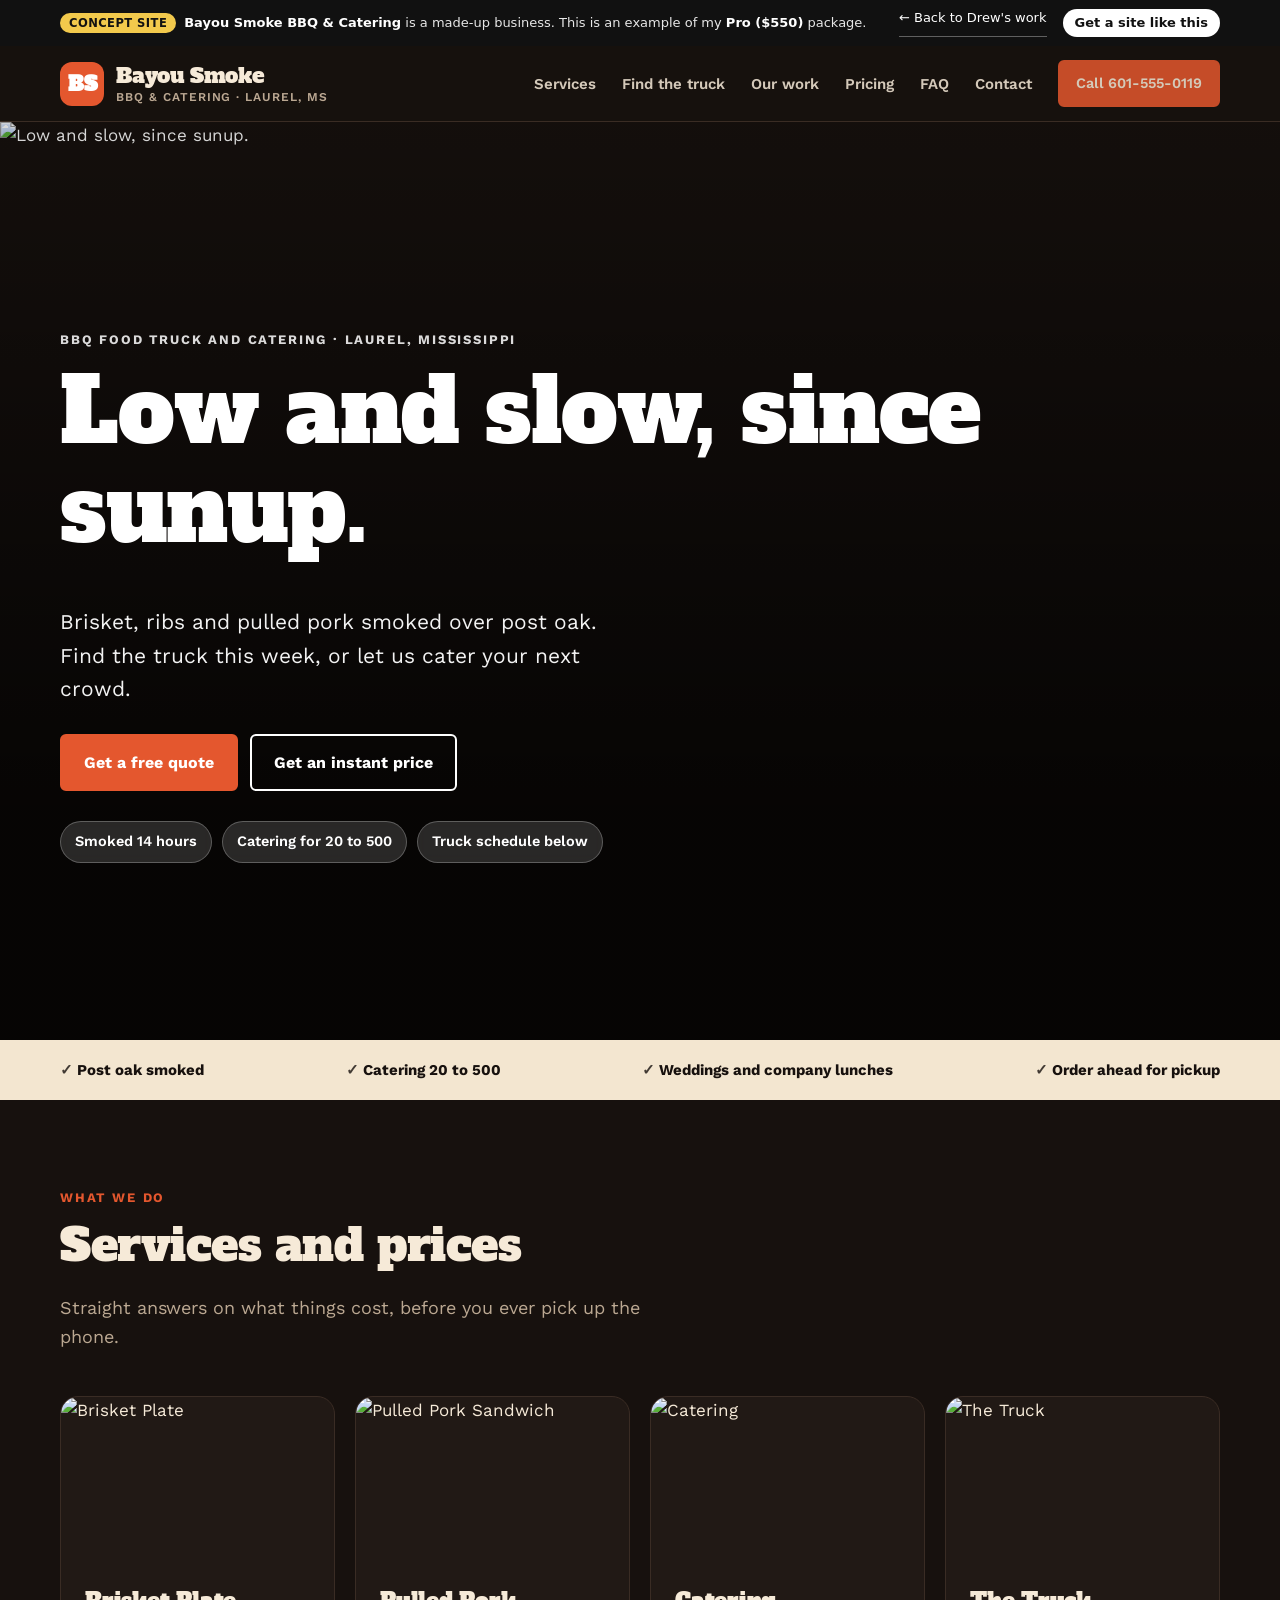
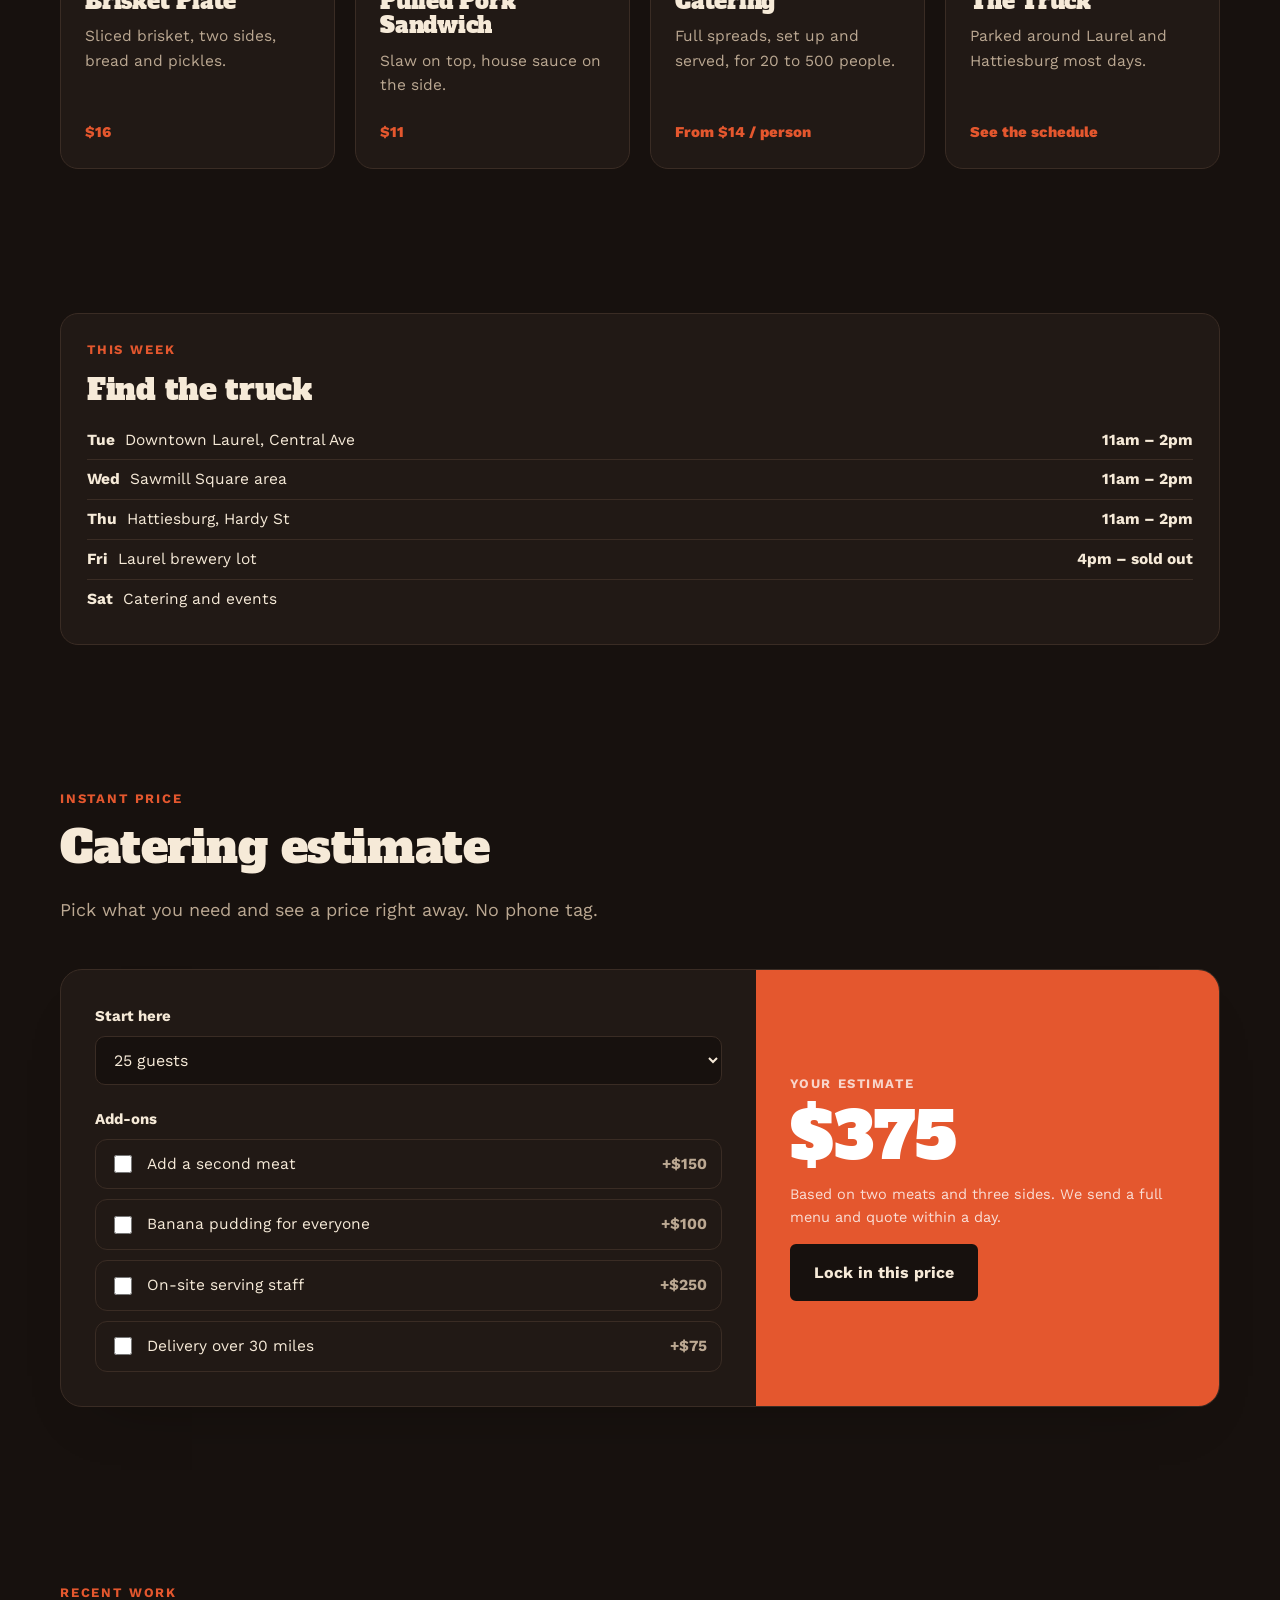
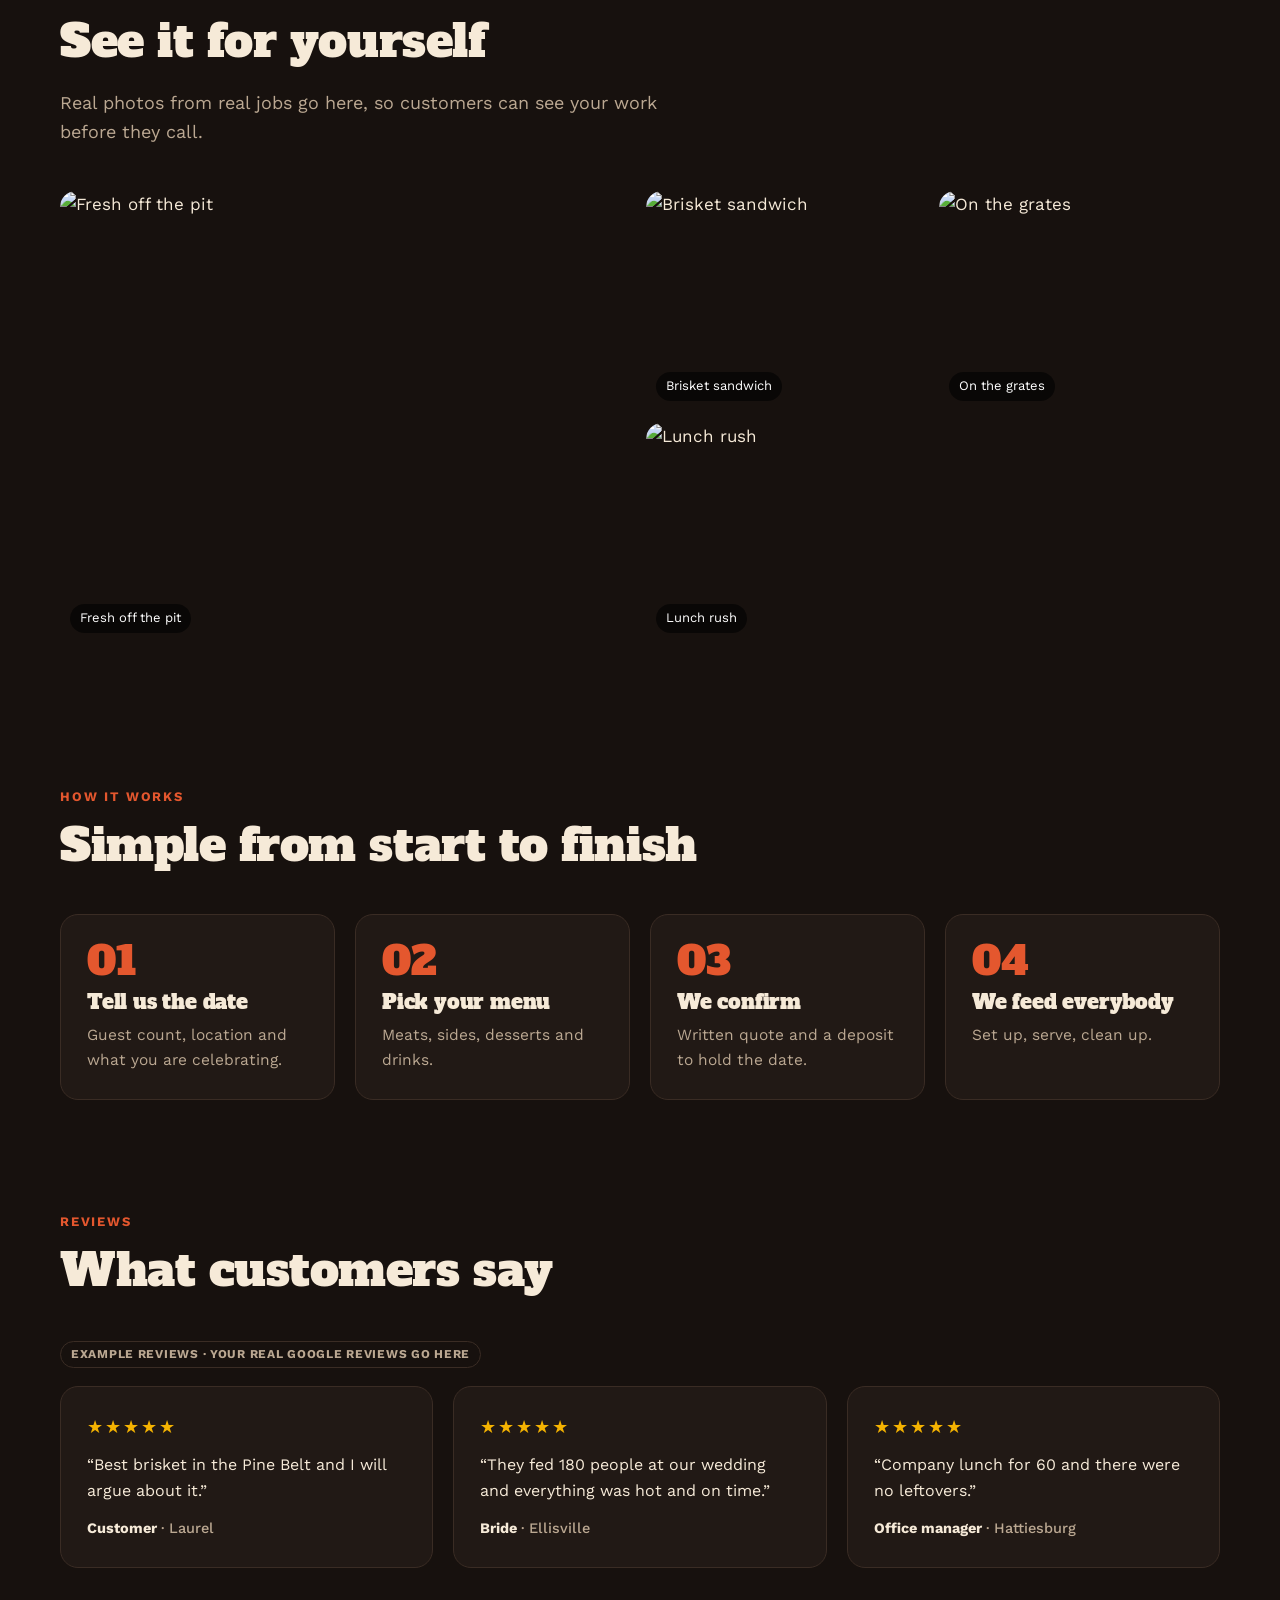
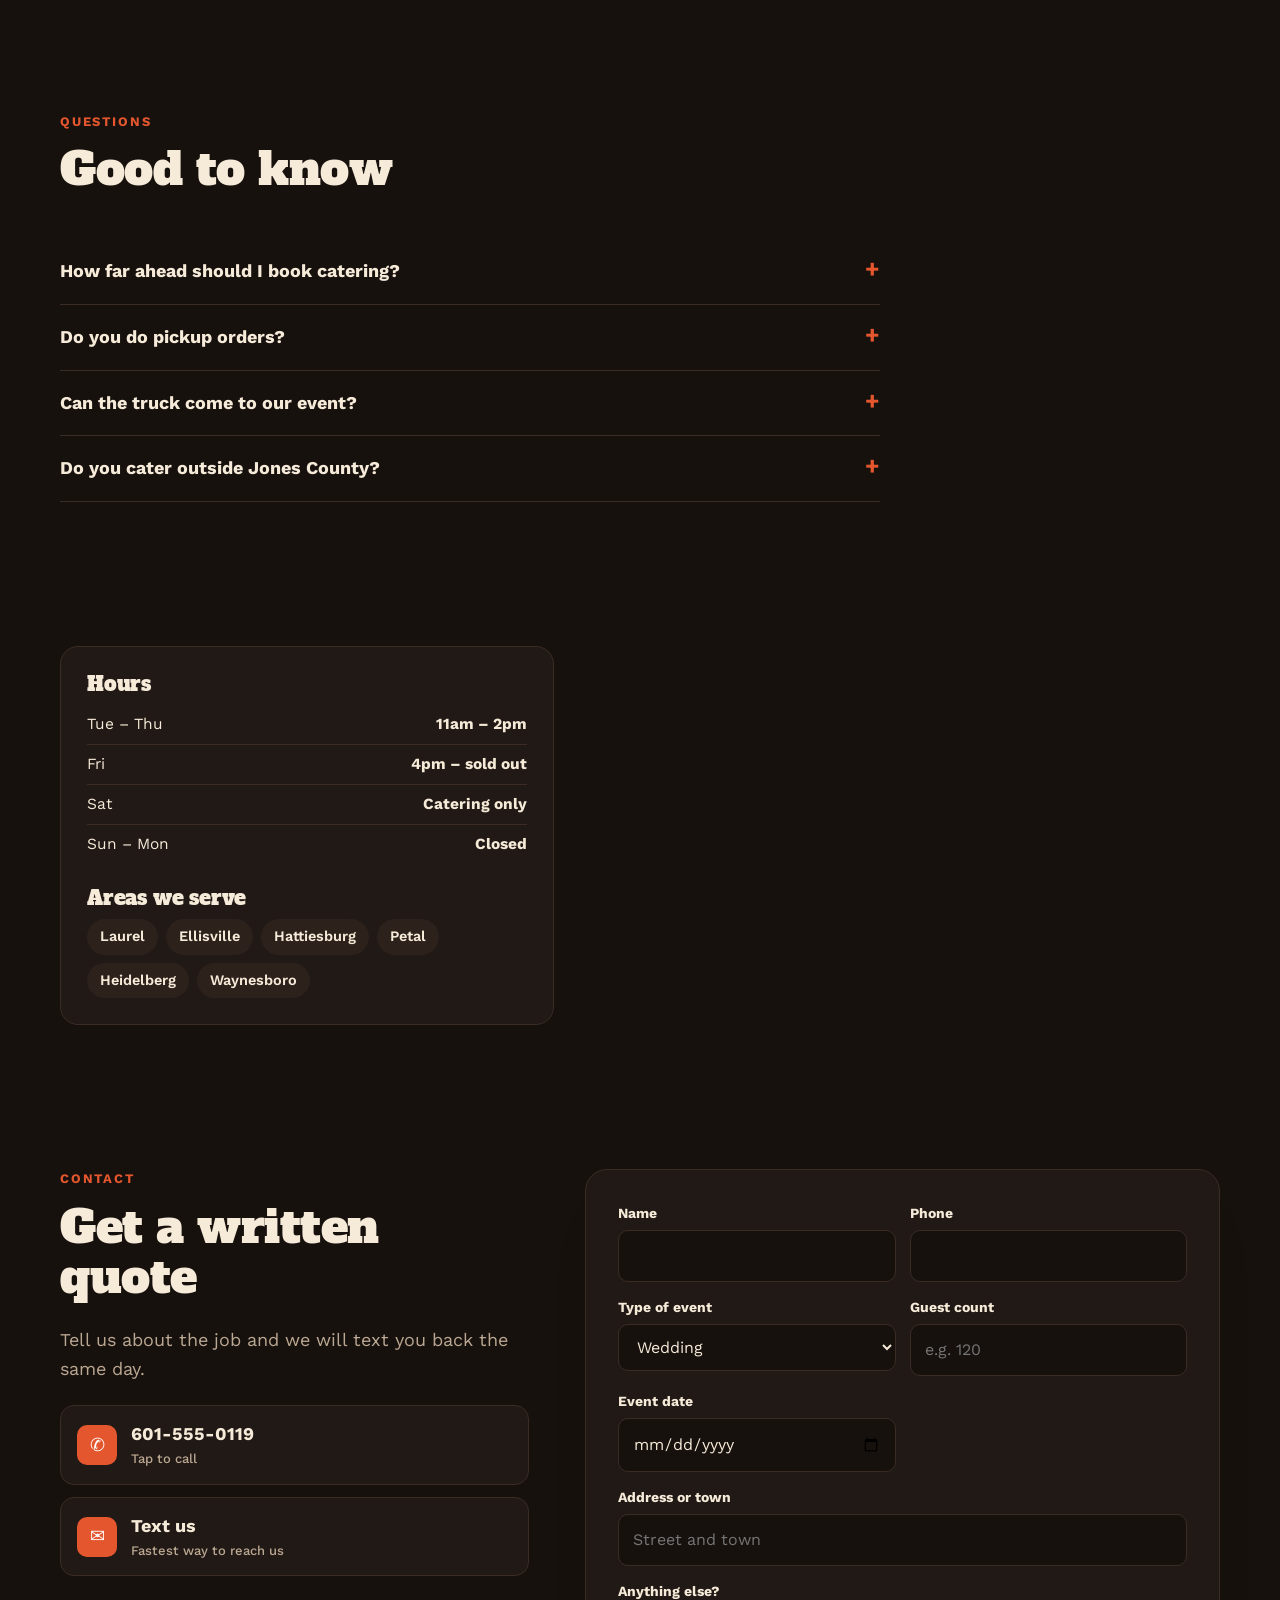
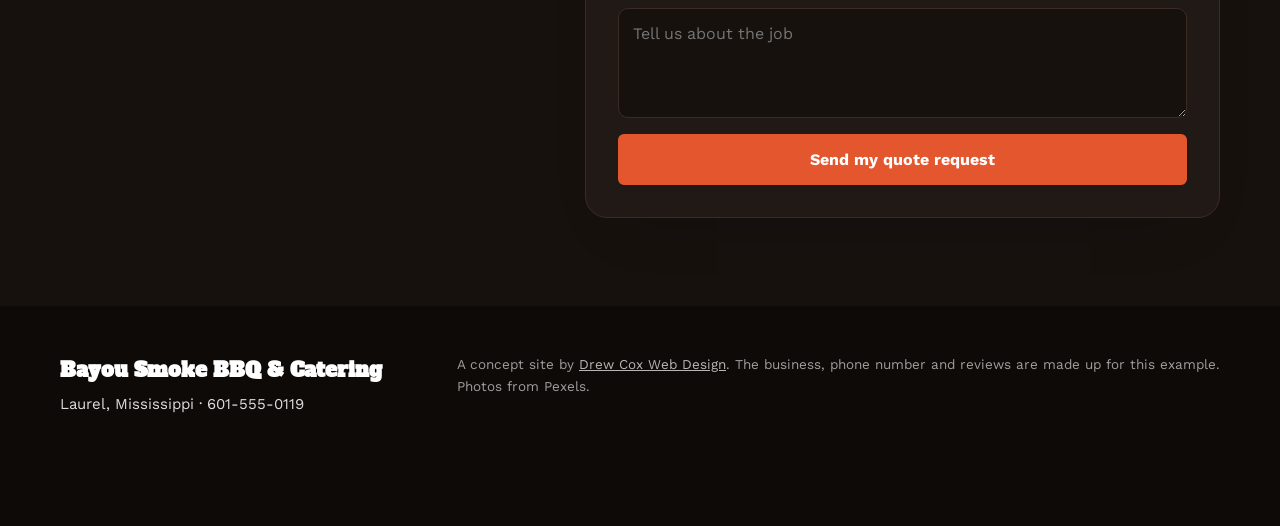
==== demos/bayou-smoke-bbq/index.html @ 5a1f86f1 "Add nine concept demo sites by price tier and upgrade homepage - New /demos/ pages: three fictional " ====
<!DOCTYPE html>
<html lang="en">
<head>
<meta charset="utf-8">
<meta name="viewport" content="width=device-width, initial-scale=1">
<title>Bayou Smoke BBQ &amp; Catering | Concept site by Drew Cox Web Design</title>
<meta name="description" content="Concept website for a fictional bbq food truck and catering business in Laurel, MS. An example of the Pro package by Drew Cox Web Design.">
<meta name="robots" content="noindex">
<link rel="icon" href="/favicon.svg" type="image/svg+xml">
<link rel="preconnect" href="https://fonts.googleapis.com"><link rel="preconnect" href="https://fonts.gstatic.com" crossorigin>
<link href="https://fonts.googleapis.com/css2?family=Alfa+Slab+One&family=Work+Sans:wght@400;500;600;700&display=swap" rel="stylesheet">
<link rel="preconnect" href="https://images.pexels.com">
<link rel="stylesheet" href="../demo.css">
</head>
<body style="--display-font:'Alfa Slab One',serif;--display-weight:400;--body-font:'Work Sans',sans-serif;--bg:#17110e;--card:#211915;--ink:#f6ead8;--muted:#bba892;--line:#3a2c24;--accent:#e4572e;--on-accent:#fff;--chip:#2c211b;--strip-bg:#f3e6d0;--strip-ink:#17110e;--accent-soft:rgba(228,87,46,.14);--head-bg:rgba(23,17,14,.94);--est-bg:#e4572e;--foot-bg:#0e0a08;--radius-btn:6px;--callbar-alt:#3a2c24;--map-filter:grayscale(.3) brightness(.9);--before-filter:brightness(.55) saturate(.4)">
<div class="cbar"><div class="wrap">
  <div><span class="tag">Concept site</span><span class="long"><b>Bayou Smoke BBQ &amp; Catering</b> is a made-up business. This is an example of my <b>Pro ($550)</b> package.</span><span class="short">Made-up business &middot; <b>Pro $550</b></span></div>
  <nav><a href="/#work">&larr; Back to Drew's work</a><a class="go" href="/?style=bayou-smoke-bbq#preview-sec">Get a site like this</a></nav>
</div></div>
<header class="site-head"><div class="wrap">
  <a class="logo" href="#top"><span class="logo-mark">BS</span><span class="logo-name">Bayou Smoke<small>BBQ &amp; Catering &middot; Laurel, MS</small></span></a>
  <nav><a href="#services">Services</a><a href="#schedule">Find the truck</a><a href="#work">Our work</a><a href="#price">Pricing</a><a href="#faq">FAQ</a><a href="#contact">Contact</a><a class="btn sm" href="tel:6015550119">Call 601-555-0119</a></nav>
</div></header>
<main id="top">

<section class="hero"><img src="https://images.pexels.com/photos/9397270/pexels-photo-9397270.jpeg?auto=compress&cs=tinysrgb&w=2000" srcset="https://images.pexels.com/photos/9397270/pexels-photo-9397270.jpeg?auto=compress&cs=tinysrgb&w=800 800w, https://images.pexels.com/photos/9397270/pexels-photo-9397270.jpeg?auto=compress&cs=tinysrgb&w=2000 2000w" sizes="(max-width:760px) 100vw, 60vw" alt="Low and slow, since sunup.">
<div class="wrap"><span class="eyebrow" style="color:#fff;opacity:.85">BBQ food truck and catering &middot; Laurel, Mississippi</span>
<h1>Low and slow, since sunup.</h1><p class="lead">Brisket, ribs and pulled pork smoked over post oak. Find the truck this week, or let us cater your next crowd.</p>
<div class="btn-row"><a class="btn" href="#contact">Get a free quote</a><a class="btn ghost" href="#price">Get an instant price</a></div>
<ul class="hero-facts"><li>Smoked 14 hours</li><li>Catering for 20 to 500</li><li>Truck schedule below</li></ul></div></section>
<div class="strip"><div class="wrap"><ul><li>Post oak smoked</li><li>Catering 20 to 500</li><li>Weddings and company lunches</li><li>Order ahead for pickup</li></ul></div></div>
<section id="services"><div class="wrap"><div class="sec-head"><span class="eyebrow">What we do</span><h2>Services and prices</h2><p>Straight answers on what things cost, before you ever pick up the phone.</p></div><div class="services"><article class="svc photo"><img src="https://images.pexels.com/photos/13068565/pexels-photo-13068565.jpeg?auto=compress&cs=tinysrgb&w=900" srcset="https://images.pexels.com/photos/13068565/pexels-photo-13068565.jpeg?auto=compress&cs=tinysrgb&w=800 800w, https://images.pexels.com/photos/13068565/pexels-photo-13068565.jpeg?auto=compress&cs=tinysrgb&w=900 900w" sizes="(max-width:760px) 100vw, 60vw" alt="Brisket Plate" loading="lazy"><div class="in"><h3>Brisket Plate</h3><p>Sliced brisket, two sides, bread and pickles.</p><div class="price">$16</div></div></article><article class="svc photo"><img src="https://images.pexels.com/photos/34495427/pexels-photo-34495427.jpeg?auto=compress&cs=tinysrgb&w=900" srcset="https://images.pexels.com/photos/34495427/pexels-photo-34495427.jpeg?auto=compress&cs=tinysrgb&w=800 800w, https://images.pexels.com/photos/34495427/pexels-photo-34495427.jpeg?auto=compress&cs=tinysrgb&w=900 900w" sizes="(max-width:760px) 100vw, 60vw" alt="Pulled Pork Sandwich" loading="lazy"><div class="in"><h3>Pulled Pork Sandwich</h3><p>Slaw on top, house sauce on the side.</p><div class="price">$11</div></div></article><article class="svc photo"><img src="https://images.pexels.com/photos/6752366/pexels-photo-6752366.jpeg?auto=compress&cs=tinysrgb&w=900" srcset="https://images.pexels.com/photos/6752366/pexels-photo-6752366.jpeg?auto=compress&cs=tinysrgb&w=800 800w, https://images.pexels.com/photos/6752366/pexels-photo-6752366.jpeg?auto=compress&cs=tinysrgb&w=900 900w" sizes="(max-width:760px) 100vw, 60vw" alt="Catering" loading="lazy"><div class="in"><h3>Catering</h3><p>Full spreads, set up and served, for 20 to 500 people.</p><div class="price">From $14 / person</div></div></article><article class="svc photo"><img src="https://images.pexels.com/photos/10380371/pexels-photo-10380371.jpeg?auto=compress&cs=tinysrgb&w=900" srcset="https://images.pexels.com/photos/10380371/pexels-photo-10380371.jpeg?auto=compress&cs=tinysrgb&w=800 800w, https://images.pexels.com/photos/10380371/pexels-photo-10380371.jpeg?auto=compress&cs=tinysrgb&w=900 900w" sizes="(max-width:760px) 100vw, 60vw" alt="The Truck" loading="lazy"><div class="in"><h3>The Truck</h3><p>Parked around Laurel and Hattiesburg most days.</p><div class="price">See the schedule</div></div></article></div></div></section>
<section id="schedule" class="tight"><div class="wrap"><div class="info-grid"><div class="info-card" style="grid-column:1/-1"><span class="eyebrow">This week</span><h3 style="font-size:30px">Find the truck</h3><ul class="hours"><li><span><b>Tue</b> &nbsp;Downtown Laurel, Central Ave</span><b>11am – 2pm</b></li><li><span><b>Wed</b> &nbsp;Sawmill Square area</span><b>11am – 2pm</b></li><li><span><b>Thu</b> &nbsp;Hattiesburg, Hardy St</span><b>11am – 2pm</b></li><li><span><b>Fri</b> &nbsp;Laurel brewery lot</span><b>4pm – sold out</b></li><li><span><b>Sat</b> &nbsp;Catering and events</span><b></b></li></ul></div></div></div></section>

<section id="price"><div class="wrap"><div class="sec-head"><span class="eyebrow">Instant price</span><h2>Catering estimate</h2><p>Pick what you need and see a price right away. No phone tag.</p></div>
<div class="est" data-est><div class="est-form"><label class="field">Start here</label><select data-base><option value="375">25 guests</option><option value="700">50 guests</option><option value="1350">100 guests</option><option value="2600">200 guests</option></select><label class="field">Add-ons</label><div class="est-opts"><label><input type="checkbox" data-add value="150"> Add a second meat <span class="plus">+$150</span></label><label><input type="checkbox" data-add value="100"> Banana pudding for everyone <span class="plus">+$100</span></label><label><input type="checkbox" data-add value="250"> On-site serving staff <span class="plus">+$250</span></label><label><input type="checkbox" data-add value="75"> Delivery over 30 miles <span class="plus">+$75</span></label></div></div>
<div class="est-out"><span class="lbl">Your estimate</span><div class="total" data-total>$0</div><p>Based on two meats and three sides. We send a full menu and quote within a day.</p><a class="btn" href="#contact" style="background:var(--bg);color:var(--ink);border-color:var(--bg)">Lock in this price</a></div></div></div></section>
<section id="work"><div class="wrap"><div class="sec-head"><span class="eyebrow">Recent work</span><h2>See it for yourself</h2><p>Real photos from real jobs go here, so customers can see your work before they call.</p></div><div class="gallery"><figure class="big"><img src="https://images.pexels.com/photos/13068565/pexels-photo-13068565.jpeg?auto=compress&cs=tinysrgb&w=1200" srcset="https://images.pexels.com/photos/13068565/pexels-photo-13068565.jpeg?auto=compress&cs=tinysrgb&w=800 800w, https://images.pexels.com/photos/13068565/pexels-photo-13068565.jpeg?auto=compress&cs=tinysrgb&w=1200 1200w" sizes="(max-width:760px) 100vw, 60vw" alt="Fresh off the pit" loading="lazy"><figcaption>Fresh off the pit</figcaption></figure><figure class=""><img src="https://images.pexels.com/photos/34495427/pexels-photo-34495427.jpeg?auto=compress&cs=tinysrgb&w=1200" srcset="https://images.pexels.com/photos/34495427/pexels-photo-34495427.jpeg?auto=compress&cs=tinysrgb&w=800 800w, https://images.pexels.com/photos/34495427/pexels-photo-34495427.jpeg?auto=compress&cs=tinysrgb&w=1200 1200w" sizes="(max-width:760px) 100vw, 60vw" alt="Brisket sandwich" loading="lazy"><figcaption>Brisket sandwich</figcaption></figure><figure class=""><img src="https://images.pexels.com/photos/37931814/pexels-photo-37931814.jpeg?auto=compress&cs=tinysrgb&w=1200" srcset="https://images.pexels.com/photos/37931814/pexels-photo-37931814.jpeg?auto=compress&cs=tinysrgb&w=800 800w, https://images.pexels.com/photos/37931814/pexels-photo-37931814.jpeg?auto=compress&cs=tinysrgb&w=1200 1200w" sizes="(max-width:760px) 100vw, 60vw" alt="On the grates" loading="lazy"><figcaption>On the grates</figcaption></figure><figure class="wide"><img src="https://images.pexels.com/photos/10380371/pexels-photo-10380371.jpeg?auto=compress&cs=tinysrgb&w=1200" srcset="https://images.pexels.com/photos/10380371/pexels-photo-10380371.jpeg?auto=compress&cs=tinysrgb&w=800 800w, https://images.pexels.com/photos/10380371/pexels-photo-10380371.jpeg?auto=compress&cs=tinysrgb&w=1200 1200w" sizes="(max-width:760px) 100vw, 60vw" alt="Lunch rush" loading="lazy"><figcaption>Lunch rush</figcaption></figure></div></div></section>
<section class="tight"><div class="wrap"><div class="sec-head"><span class="eyebrow">How it works</span><h2>Simple from start to finish</h2></div><div class="steps"><div class="step"><h3>Tell us the date</h3><p>Guest count, location and what you are celebrating.</p></div><div class="step"><h3>Pick your menu</h3><p>Meats, sides, desserts and drinks.</p></div><div class="step"><h3>We confirm</h3><p>Written quote and a deposit to hold the date.</p></div><div class="step"><h3>We feed everybody</h3><p>Set up, serve, clean up.</p></div></div></div></section>
<section class="tight"><div class="wrap"><div class="sec-head"><span class="eyebrow">Reviews</span><h2>What customers say</h2></div><span class="sample-note">Example reviews &middot; your real Google reviews go here</span><div class="reviews"><div class="review"><div class="stars">★★★★★</div><p>&ldquo;Best brisket in the Pine Belt and I will argue about it.&rdquo;</p><div class="who">Customer <span>&middot; Laurel</span></div></div><div class="review"><div class="stars">★★★★★</div><p>&ldquo;They fed 180 people at our wedding and everything was hot and on time.&rdquo;</p><div class="who">Bride <span>&middot; Ellisville</span></div></div><div class="review"><div class="stars">★★★★★</div><p>&ldquo;Company lunch for 60 and there were no leftovers.&rdquo;</p><div class="who">Office manager <span>&middot; Hattiesburg</span></div></div></div></div></section>
<section id="faq"><div class="wrap"><div class="sec-head"><span class="eyebrow">Questions</span><h2>Good to know</h2></div><div class="faq"><details><summary>How far ahead should I book catering?</summary><p>Two to four weeks for most events. Weddings in spring and fall book up months ahead.</p></details><details><summary>Do you do pickup orders?</summary><p>Yes. Whole briskets, racks and pans of sides with 48 hours notice.</p></details><details><summary>Can the truck come to our event?</summary><p>Yes, for 75 guests or more within 40 miles of Laurel.</p></details><details><summary>Do you cater outside Jones County?</summary><p>Yes, across the Pine Belt. A delivery fee applies past 30 miles.</p></details></div></div></section>
<section class="tight"><div class="wrap"><div class="map-wrap"><div class="info-card"><h3>Hours</h3><ul class="hours"><li><span>Tue – Thu</span><b>11am – 2pm</b></li><li><span>Fri</span><b>4pm – sold out</b></li><li><span>Sat</span><b>Catering only</b></li><li><span>Sun – Mon</span><b>Closed</b></li></ul><h3 style="margin-top:24px">Areas we serve</h3><div class="chips"><span>Laurel</span><span>Ellisville</span><span>Hattiesburg</span><span>Petal</span><span>Heidelberg</span><span>Waynesboro</span></div></div>
<iframe title="Map of Laurel, Mississippi" loading="lazy" src="https://maps.google.com/maps?q=Laurel,%20MS&z=11&output=embed"></iframe></div></div></section>
<section id="contact" class="contact"><div class="wrap">
<div><span class="eyebrow">Contact</span><h2 style="font-size:clamp(30px,4vw,46px)">Get a written quote</h2><p style="color:var(--muted);font-size:18px">Tell us about the job and we will text you back the same day.</p>
<div class="direct"><a href="tel:6015550119"><span class="ic">✆</span><div>601-555-0119<span>Tap to call</span></div></a><a href="sms:6015550119"><span class="ic">✉</span><div>Text us<span>Fastest way to reach us</span></div></a></div></div>
<div class="contact-card"><form data-demo><div class="form-grid"><div><label>Name</label><input required></div><div><label>Phone</label><input type="tel" required></div><div><label>Type of event</label><select><option>Wedding</option><option>Company lunch</option><option>Birthday or reunion</option><option>Church or school</option><option>Other</option></select></div><div><label>Guest count</label><input type="number" min="10" placeholder="e.g. 120"></div><div><label>Event date</label><input type="date"></div><div class="full"><label>Address or town</label><input placeholder="Street and town"></div><div class="full"><label>Anything else?</label><textarea placeholder="Tell us about the job"></textarea></div></div><button class="btn" type="submit">Send my quote request</button>
<div class="demo-msg">This is a concept site, so this form does not send anywhere. On your real site, it goes straight to your phone and email.</div></form></div>
</div></section>
</main>
<footer class="site-foot"><div class="wrap"><div><b>Bayou Smoke BBQ &amp; Catering</b>Laurel, Mississippi &middot; 601-555-0119</div>
<div class="made">A concept site by <a href="/">Drew Cox Web Design</a>. The business, phone number and reviews are made up for this example.<br>Photos from Pexels.</div></div></footer>
<div class="callbar"><a class="call" href="tel:6015550119">✆ Call</a><a class="text" href="sms:6015550119">✉ Text</a></div>
<script src="../demo.js"></script>
</body></html>
---- demos/demo.css ----
/* Shared styles for Drew Cox Web Design concept sites.
   Each page sets its own theme with CSS variables on <body>. */
*,*::before,*::after{box-sizing:border-box}
html{scroll-behavior:smooth;-webkit-text-size-adjust:100%}
body{margin:0;font-family:var(--body-font);color:var(--ink);background:var(--bg);line-height:1.6;font-size:17px}
img{max-width:100%;display:block}
a{color:inherit}
h1,h2,h3,h4{font-family:var(--display-font);line-height:1.1;margin:0 0 .5em;font-weight:var(--display-weight,700);letter-spacing:var(--display-track,-.01em)}
p{margin:0 0 1em}
.wrap{width:min(1160px,100% - 40px);margin-inline:auto}
.eyebrow{font-size:13px;letter-spacing:.14em;text-transform:uppercase;font-weight:700;color:var(--accent-ink,var(--accent));margin-bottom:12px;display:block}
section{padding:88px 0}
section.tight{padding:56px 0}
.sec-head{max-width:640px;margin-bottom:44px}
.sec-head h2{font-size:clamp(30px,4vw,46px)}
.sec-head p{color:var(--muted);font-size:18px}
.center{text-align:center;margin-inline:auto}

/* concept bar */
.cbar{background:#111;color:#e7e7e7;font:500 13px/1.4 system-ui,-apple-system,"Segoe UI",sans-serif;position:relative;z-index:60}
.cbar .wrap{display:flex;gap:12px 20px;align-items:center;justify-content:space-between;padding:9px 0;flex-wrap:wrap}
.cbar b{color:#fff}
.cbar .tag{display:inline-block;background:#f2c94c;color:#111;border-radius:99px;padding:2px 9px;font-weight:700;margin-right:8px;font-size:11.5px;letter-spacing:.04em;text-transform:uppercase}
.cbar nav{display:flex;gap:16px;flex-wrap:wrap}
.cbar a{color:#fff;text-decoration:none;border-bottom:1px solid #fff5}
.cbar a.go{background:#fff;color:#111;border:0;border-radius:99px;padding:5px 12px;font-weight:700}

/* header */
.site-head{position:sticky;top:0;z-index:50;background:var(--head-bg,var(--bg));border-bottom:1px solid var(--line);backdrop-filter:saturate(1.4) blur(10px)}
.site-head .wrap{display:flex;align-items:center;justify-content:space-between;gap:20px;padding:14px 0}
.logo{display:flex;align-items:center;gap:12px;text-decoration:none}
.logo-mark{width:44px;height:44px;border-radius:var(--mark-radius,12px);background:var(--accent);color:var(--on-accent);display:grid;place-items:center;font-family:var(--display-font);font-size:20px;font-weight:800;flex:none}
.logo-name{font-family:var(--display-font);font-weight:var(--display-weight,700);font-size:21px;line-height:1;color:var(--head-ink,var(--ink));letter-spacing:var(--display-track,-.01em)}
.logo-name small{display:block;font-family:var(--body-font);font-size:12px;letter-spacing:.08em;text-transform:uppercase;color:var(--head-muted,var(--muted));margin-top:5px;font-weight:600}
.site-head nav{display:flex;align-items:center;gap:26px}
.site-head nav a{text-decoration:none;font-weight:600;font-size:15px;color:var(--head-ink,var(--ink));opacity:.85}
.site-head nav a:hover{opacity:1}
@media (max-width:860px){.site-head nav a:not(.btn){display:none}}

/* buttons */
.btn{display:inline-flex;align-items:center;gap:8px;background:var(--accent);color:var(--on-accent);text-decoration:none;font-weight:700;padding:14px 22px;border-radius:var(--radius-btn,10px);border:2px solid var(--accent);font-size:16px;cursor:pointer;font-family:var(--body-font);transition:transform .15s,filter .15s}
.btn:hover{transform:translateY(-1px);filter:brightness(1.05)}
.btn.ghost{background:transparent;color:var(--ghost-ink,var(--ink));border-color:currentColor}
.btn.sm{padding:10px 16px;font-size:14.5px}
.btn-row{display:flex;flex-wrap:wrap;gap:12px;margin-top:28px}

/* hero: overlay */
.hero{position:relative;min-height:min(86vh,760px);display:flex;align-items:flex-end;color:#fff;isolation:isolate}
.hero > img{position:absolute;inset:0;width:100%;height:100%;object-fit:cover;z-index:-2}
.hero::after{content:"";position:absolute;inset:0;z-index:-1;background:var(--hero-shade,linear-gradient(180deg,rgba(0,0,0,.15) 0%,rgba(0,0,0,.72) 75%))}
.hero .wrap{padding:120px 0 72px}
.hero h1{font-size:clamp(42px,7vw,92px);max-width:15ch;color:#fff}
.hero p.lead{font-size:clamp(18px,2vw,21px);max-width:560px;color:#f2f2f2}
.hero .btn.ghost{color:#fff}
.hero-facts{display:flex;flex-wrap:wrap;gap:10px;margin-top:30px;padding:0;list-style:none}
.hero-facts li{background:rgba(255,255,255,.14);border:1px solid rgba(255,255,255,.25);backdrop-filter:blur(6px);padding:8px 14px;border-radius:99px;font-size:14.5px;font-weight:600}

/* hero: split */
.hero-split{padding:64px 0 80px;background:var(--hero-bg,var(--bg))}
.hero-split .wrap{display:grid;grid-template-columns:1.05fr .95fr;gap:56px;align-items:center}
.hero-split h1{font-size:clamp(40px,5.6vw,76px)}
.hero-split p.lead{font-size:19px;color:var(--muted);max-width:520px}
.hero-split .photo{position:relative}
.hero-split .photo img{border-radius:var(--radius-img,22px);aspect-ratio:4/5;object-fit:cover;width:100%;box-shadow:0 30px 60px -30px rgba(0,0,0,.45)}
.hero-split .photo .badge{position:absolute;left:-24px;bottom:34px;background:var(--card);color:var(--ink);border-radius:16px;padding:14px 18px;box-shadow:0 18px 40px -18px rgba(0,0,0,.35);font-weight:700;font-size:15px;max-width:230px}
.hero-split .photo .badge span{display:block;font-weight:500;color:var(--muted);font-size:13px}
.hero-split .btn.ghost{color:var(--ink)}
@media (max-width:860px){.hero-split .wrap{grid-template-columns:1fr;gap:36px}.hero-split .photo img{aspect-ratio:4/3}.hero-split .photo .badge{left:14px;bottom:14px}}

/* strip */
.strip{background:var(--strip-bg,var(--accent));color:var(--strip-ink,var(--on-accent));padding:18px 0}
.strip ul{display:flex;flex-wrap:wrap;justify-content:space-between;gap:10px 28px;margin:0;padding:0;list-style:none;font-weight:700;font-size:15px}
.strip li::before{content:"✓ ";opacity:.8}

/* services */
.services{display:grid;grid-template-columns:repeat(auto-fit,minmax(240px,1fr));gap:20px}
.svc{background:var(--card);border:1px solid var(--line);border-radius:var(--radius-card,18px);padding:26px;display:flex;flex-direction:column}
.svc h3{font-size:22px}
.svc p{color:var(--muted);font-size:15.5px;flex:1}
.svc .price{font-weight:800;font-size:15px;color:var(--accent-ink,var(--accent));margin-top:6px}
.svc.photo{padding:0;overflow:hidden}
.svc.photo img{aspect-ratio:16/10;object-fit:cover;width:100%}
.svc.photo .in{padding:22px 24px 24px;display:flex;flex-direction:column;flex:1}

/* price list (menu style) */
.menu{display:grid;grid-template-columns:repeat(auto-fit,minmax(320px,1fr));gap:8px 48px}
.menu-item{display:flex;align-items:baseline;gap:10px;padding:16px 0;border-bottom:1px dashed var(--line)}
.menu-item h3{font-size:20px;margin:0}
.menu-item small{display:block;color:var(--muted);font-family:var(--body-font);font-size:14px;font-weight:400;margin-top:4px;letter-spacing:0}
.menu-item .dots{flex:1}
.menu-item .amt{font-weight:800;font-size:18px;white-space:nowrap;color:var(--accent-ink,var(--accent))}

/* about */
.about .wrap{display:grid;grid-template-columns:.9fr 1.1fr;gap:60px;align-items:center}
.about img{border-radius:var(--radius-img,22px);aspect-ratio:1/1;object-fit:cover;width:100%}
.about .sig{font-family:var(--display-font);font-size:22px;margin-top:8px}
@media (max-width:860px){.about .wrap{grid-template-columns:1fr;gap:30px}}

/* hours + area */
.info-grid{display:grid;grid-template-columns:repeat(auto-fit,minmax(260px,1fr));gap:20px}
.info-card{background:var(--card);border:1px solid var(--line);border-radius:var(--radius-card,18px);padding:26px}
.info-card h3{font-size:20px}
.hours{list-style:none;padding:0;margin:0}
.hours li{display:flex;justify-content:space-between;padding:7px 0;border-bottom:1px solid var(--line);font-size:15.5px}
.hours li:last-child{border:0}
.chips{display:flex;flex-wrap:wrap;gap:8px}
.chips span{background:var(--chip,rgba(0,0,0,.06));border-radius:99px;padding:6px 13px;font-size:14.5px;font-weight:600}

/* gallery */
.gallery{display:grid;grid-template-columns:repeat(4,1fr);grid-auto-rows:220px;gap:12px}
.gallery figure{margin:0;overflow:hidden;border-radius:var(--radius-img,16px);position:relative}
.gallery figure img{width:100%;height:100%;object-fit:cover;transition:transform .5s}
.gallery figure:hover img{transform:scale(1.04)}
.gallery figure.big{grid-column:span 2;grid-row:span 2}
.gallery figure.wide{grid-column:span 2}
.gallery figcaption{position:absolute;left:10px;bottom:10px;background:rgba(0,0,0,.6);color:#fff;font-size:13px;padding:4px 10px;border-radius:99px}
@media (max-width:760px){.gallery{grid-template-columns:repeat(2,1fr);grid-auto-rows:160px}}

/* estimator */
.est{display:grid;grid-template-columns:1.2fr .8fr;gap:0;background:var(--card);border:1px solid var(--line);border-radius:var(--radius-card,22px);overflow:hidden;box-shadow:0 30px 60px -40px rgba(0,0,0,.35)}
.est-form{padding:34px}
.est-form label.field{display:block;font-weight:700;margin-bottom:8px;font-size:15px}
.est-form select{width:100%;padding:13px 14px;border-radius:10px;border:1.5px solid var(--line-strong,var(--line));font:inherit;font-size:16px;background:var(--bg);color:var(--ink);margin-bottom:22px}
.est-opts{display:grid;gap:10px}
.est-opts label{display:flex;gap:12px;align-items:center;padding:12px 14px;border:1.5px solid var(--line);border-radius:12px;cursor:pointer;font-size:15.5px}
.est-opts label:has(input:checked){border-color:var(--accent);background:var(--accent-soft,rgba(0,0,0,.03))}
.est-opts input{accent-color:var(--accent);width:18px;height:18px}
.est-opts .plus{margin-left:auto;font-weight:700;color:var(--muted)}
.est-out{background:var(--est-bg,var(--ink));color:var(--est-ink,#fff);padding:34px;display:flex;flex-direction:column;justify-content:center}
.est-out .lbl{font-size:13px;letter-spacing:.12em;text-transform:uppercase;opacity:.75;font-weight:700}
.est-out .total{font-family:var(--display-font);font-size:64px;line-height:1;margin:10px 0 14px}
.est-out p{opacity:.8;font-size:14.5px}
.est-out .btn{align-self:flex-start}
@media (max-width:860px){.est{grid-template-columns:1fr}}

/* reviews */
.reviews{display:grid;grid-template-columns:repeat(auto-fit,minmax(260px,1fr));gap:20px}
.review{background:var(--card);border:1px solid var(--line);border-radius:var(--radius-card,18px);padding:26px;position:relative}
.review .stars{color:#f5b301;letter-spacing:2px;font-size:18px}
.review p{font-size:16px;margin:10px 0 14px}
.review .who{font-weight:700;font-size:14.5px}
.review .who span{font-weight:500;color:var(--muted)}
.sample-note{display:inline-block;font-size:12px;font-weight:700;letter-spacing:.06em;text-transform:uppercase;color:var(--muted);border:1px solid var(--line);border-radius:99px;padding:3px 10px;margin-bottom:18px}

/* map */
.map-wrap{display:grid;grid-template-columns:1fr 1.3fr;gap:24px;align-items:stretch}
.map-wrap iframe{width:100%;min-height:340px;height:100%;border:0;border-radius:var(--radius-card,18px);filter:var(--map-filter,none)}
@media (max-width:860px){.map-wrap{grid-template-columns:1fr}}

/* before / after */
.ba{position:relative;aspect-ratio:16/9;border-radius:var(--radius-card,22px);overflow:hidden;user-select:none;max-width:1000px;margin:0 auto;touch-action:pan-y}
.ba img{position:absolute;inset:0;width:100%;height:100%;object-fit:cover}
.ba .before{clip-path:inset(0 calc(100% - var(--pos,50%)) 0 0);filter:var(--before-filter,grayscale(.6) sepia(.55) brightness(.62) contrast(1.1))}
.ba .handle{position:absolute;top:0;bottom:0;left:var(--pos,50%);width:3px;background:#fff;transform:translateX(-50%);pointer-events:none}
.ba .handle::after{content:"⇆";position:absolute;top:50%;left:50%;transform:translate(-50%,-50%);width:46px;height:46px;border-radius:50%;background:#fff;color:#111;display:grid;place-items:center;font-size:20px;box-shadow:0 6px 18px rgba(0,0,0,.3)}
.ba .lab{position:absolute;top:14px;background:rgba(0,0,0,.6);color:#fff;font-size:13px;font-weight:700;padding:5px 12px;border-radius:99px}
.ba .lab.l{left:14px}.ba .lab.r{right:14px}
.ba input{position:absolute;inset:0;width:100%;height:100%;opacity:0;cursor:ew-resize;margin:0}
.ba-note{text-align:center;color:var(--muted);font-size:14px;margin-top:12px}

/* steps */
.steps{display:grid;grid-template-columns:repeat(auto-fit,minmax(220px,1fr));gap:20px;counter-reset:s}
.step{padding:26px;border-radius:var(--radius-card,18px);background:var(--card);border:1px solid var(--line)}
.step::before{counter-increment:s;content:counter(s,decimal-leading-zero);font-family:var(--display-font);font-size:40px;color:var(--accent-ink,var(--accent));display:block;margin-bottom:10px;line-height:1}
.step h3{font-size:20px}
.step p{color:var(--muted);font-size:15.5px;margin:0}

/* faq */
.faq{max-width:820px}
.faq details{border-bottom:1px solid var(--line);padding:18px 0}
.faq summary{font-weight:700;font-size:18px;cursor:pointer;list-style:none;display:flex;justify-content:space-between;gap:20px}
.faq summary::after{content:"+";font-size:24px;line-height:1;color:var(--accent-ink,var(--accent))}
.faq details[open] summary::after{content:"–"}
.faq details p{color:var(--muted);margin:12px 0 0}

/* contact */
.contact .wrap{display:grid;grid-template-columns:.85fr 1.15fr;gap:56px;align-items:start}
.contact-card{background:var(--card);border:1px solid var(--line);border-radius:var(--radius-card,22px);padding:32px;box-shadow:0 30px 60px -40px rgba(0,0,0,.3)}
.form-grid{display:grid;grid-template-columns:1fr 1fr;gap:14px}
.form-grid .full{grid-column:1/-1}
.contact-card label{display:block;font-size:14px;font-weight:700;margin-bottom:6px}
.contact-card input,.contact-card select,.contact-card textarea{width:100%;padding:12px 14px;border:1.5px solid var(--line-strong,var(--line));border-radius:10px;font:inherit;font-size:16px;background:var(--bg);color:var(--ink)}
.contact-card textarea{min-height:110px;resize:vertical}
.contact-card .btn{width:100%;justify-content:center;margin-top:8px}
.demo-msg{display:none;margin-top:14px;padding:12px 14px;border-radius:10px;background:var(--accent-soft,#eee);font-size:14.5px;font-weight:600}
.demo-msg.show{display:block}
.direct{display:grid;gap:12px;margin-top:22px}
.direct a{display:flex;align-items:center;gap:14px;text-decoration:none;font-weight:700;font-size:18px;padding:14px 16px;border:1px solid var(--line);border-radius:14px;background:var(--card)}
.direct a span{display:block;font-weight:500;font-size:13px;color:var(--muted)}
.direct .ic{width:40px;height:40px;border-radius:10px;background:var(--accent);color:var(--on-accent);display:grid;place-items:center;font-size:18px;flex:none}
@media (max-width:860px){.contact .wrap{grid-template-columns:1fr;gap:30px}.form-grid{grid-template-columns:1fr}}

/* footer */
.site-foot{background:var(--foot-bg,#111);color:var(--foot-ink,#ddd);padding:48px 0 110px;font-size:15px}
.site-foot .wrap{display:flex;flex-wrap:wrap;gap:24px;justify-content:space-between}
.site-foot b{color:#fff;font-family:var(--display-font);font-size:20px;display:block;margin-bottom:6px}
.site-foot .made{opacity:.7;font-size:13.5px}
.site-foot .made a{color:#fff}

/* mobile call bar */
.callbar{display:none}
@media (max-width:760px){
  .callbar{display:grid;grid-template-columns:1fr 1fr;gap:8px;position:fixed;left:10px;right:10px;bottom:10px;z-index:70}
  .callbar a{display:flex;justify-content:center;align-items:center;gap:8px;padding:14px;border-radius:14px;font-weight:800;text-decoration:none;font-size:16px;box-shadow:0 10px 30px -10px rgba(0,0,0,.5)}
  .callbar .call{background:var(--accent);color:var(--on-accent)}
  .callbar .text{background:var(--callbar-alt,#111);color:#fff}
  section{padding:64px 0}
  body{font-size:16px}
}

/* small-screen polish */
[id]{scroll-margin-top:90px}
.cbar .short{display:none}
@media (max-width:760px){
  .cbar .wrap{padding:7px 0;gap:8px;flex-wrap:nowrap}
  .cbar .long{display:none}
  .cbar .short{display:inline}
  .cbar nav a:not(.go){display:none}
  .cbar a.go{white-space:nowrap;font-size:12.5px}
  .site-head nav .btn{display:none}
  .logo-name{font-size:19px}
  .hero{min-height:620px}
  .hero .wrap{padding:90px 0 110px}
}
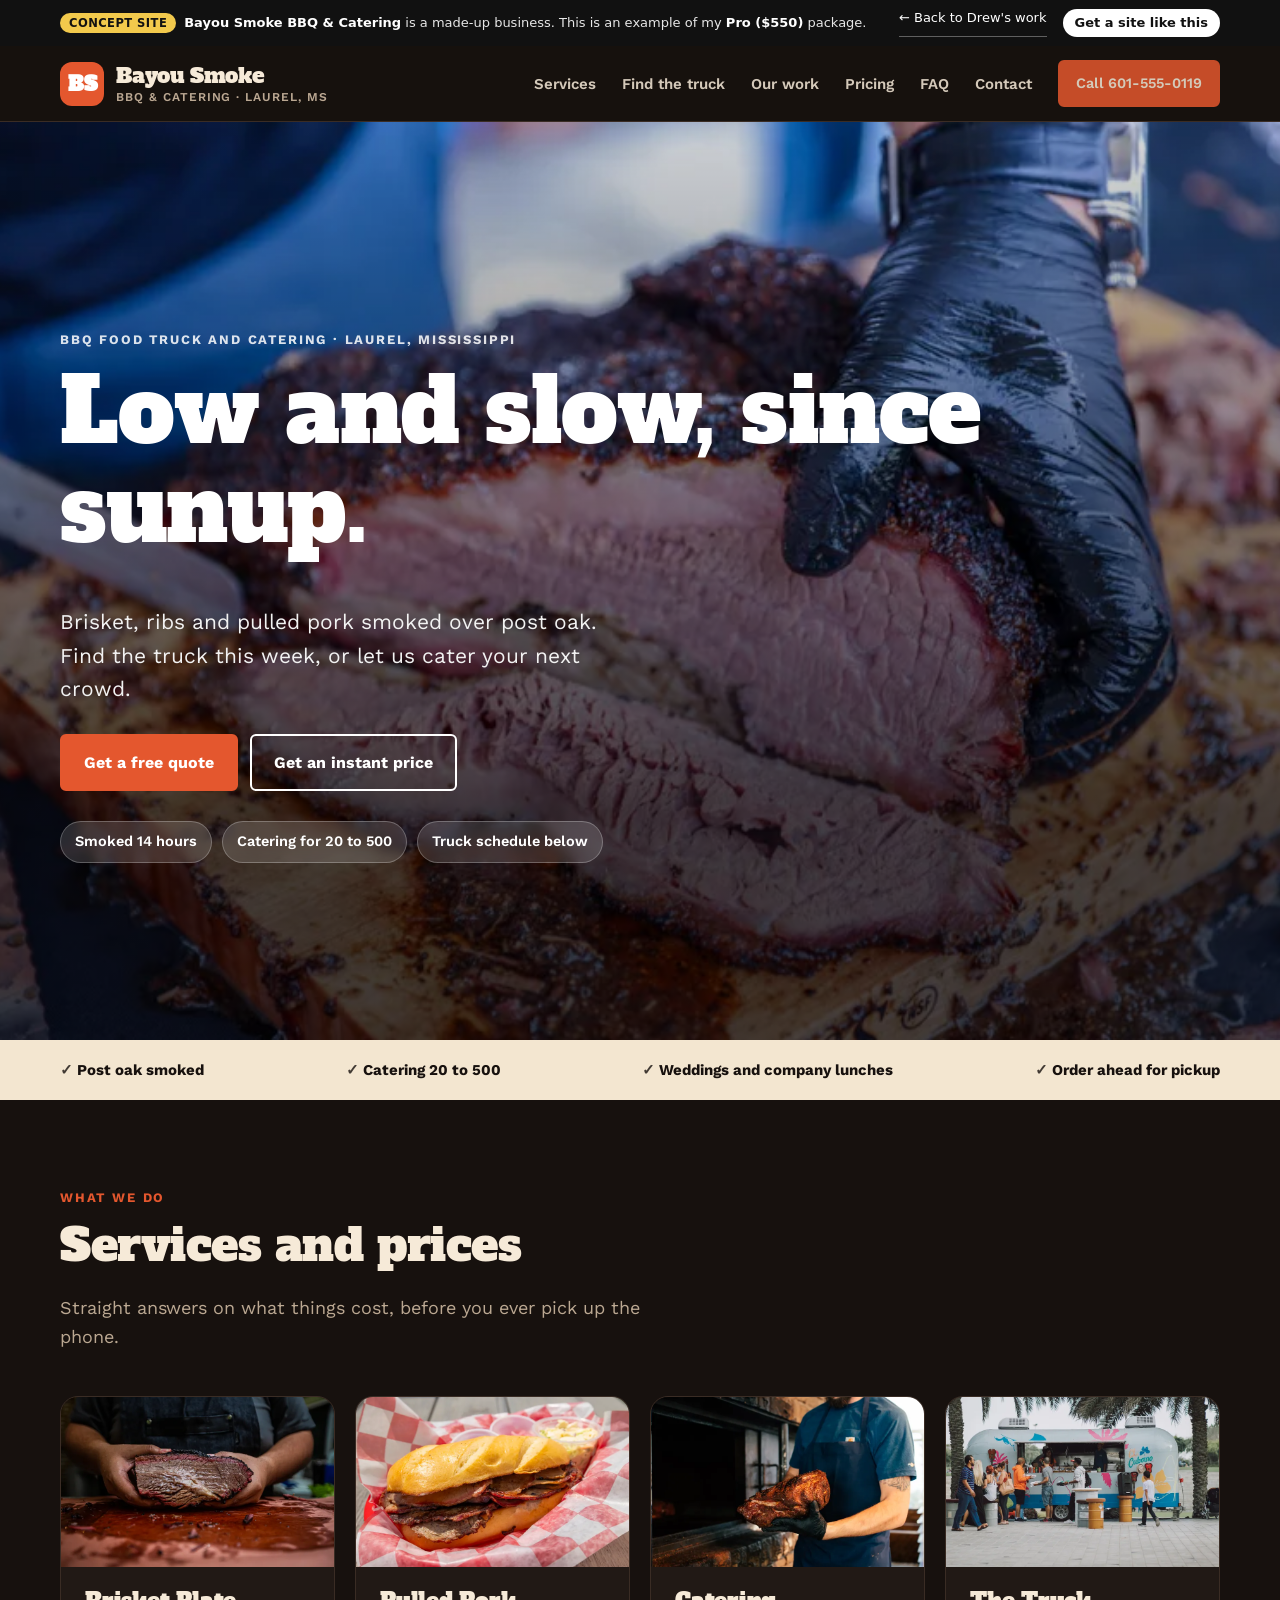
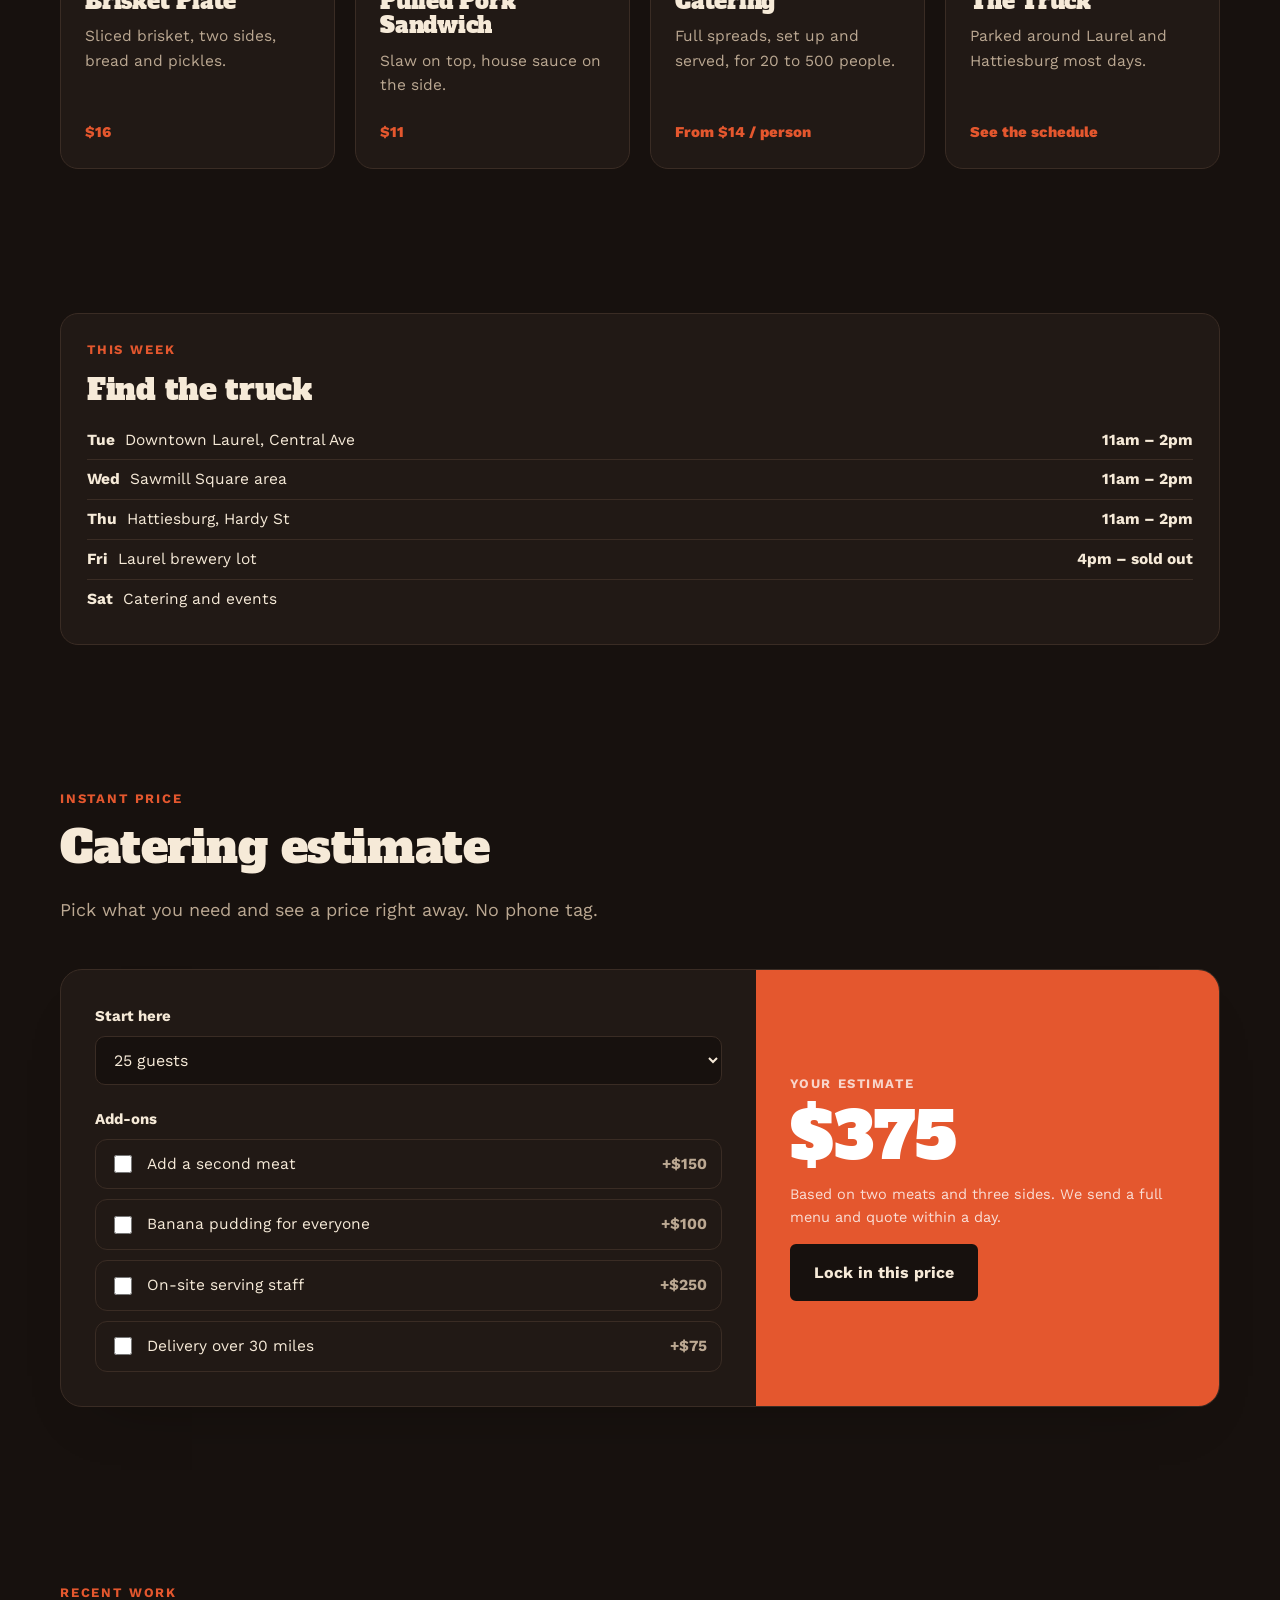
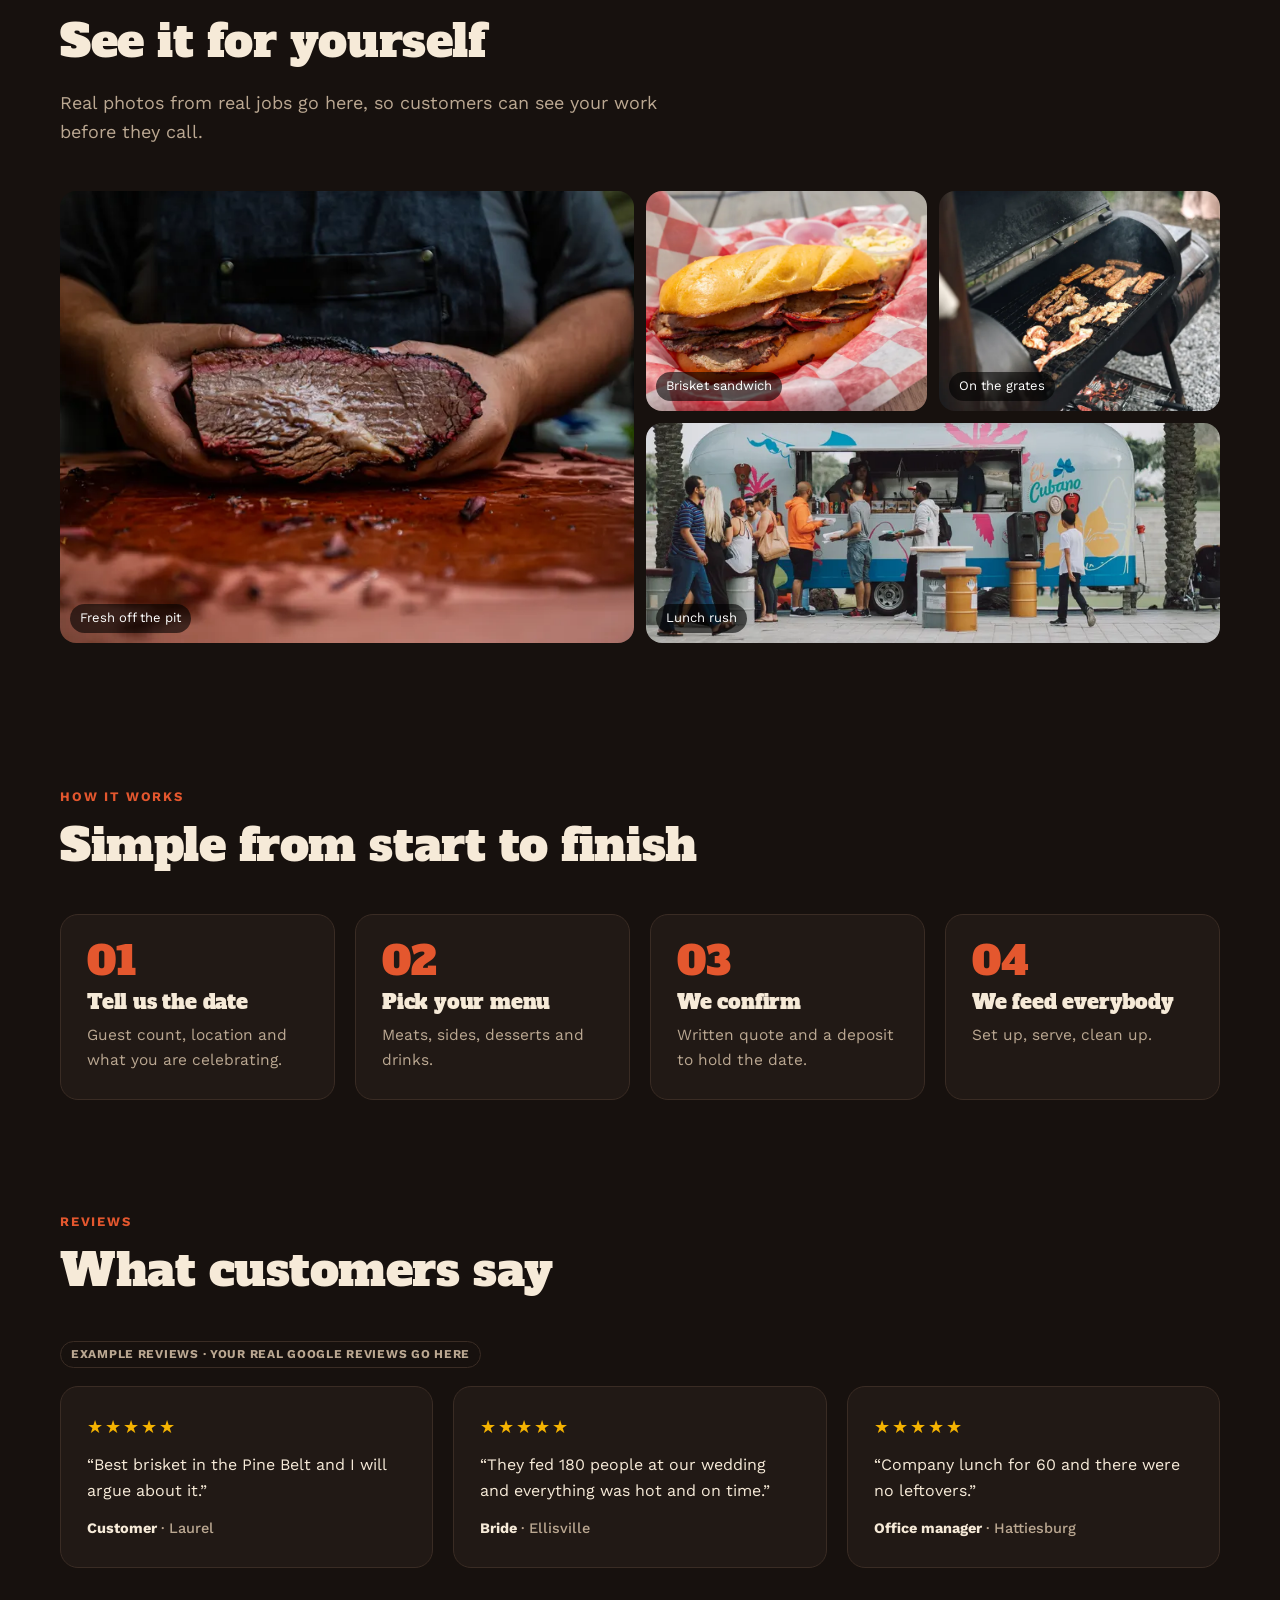
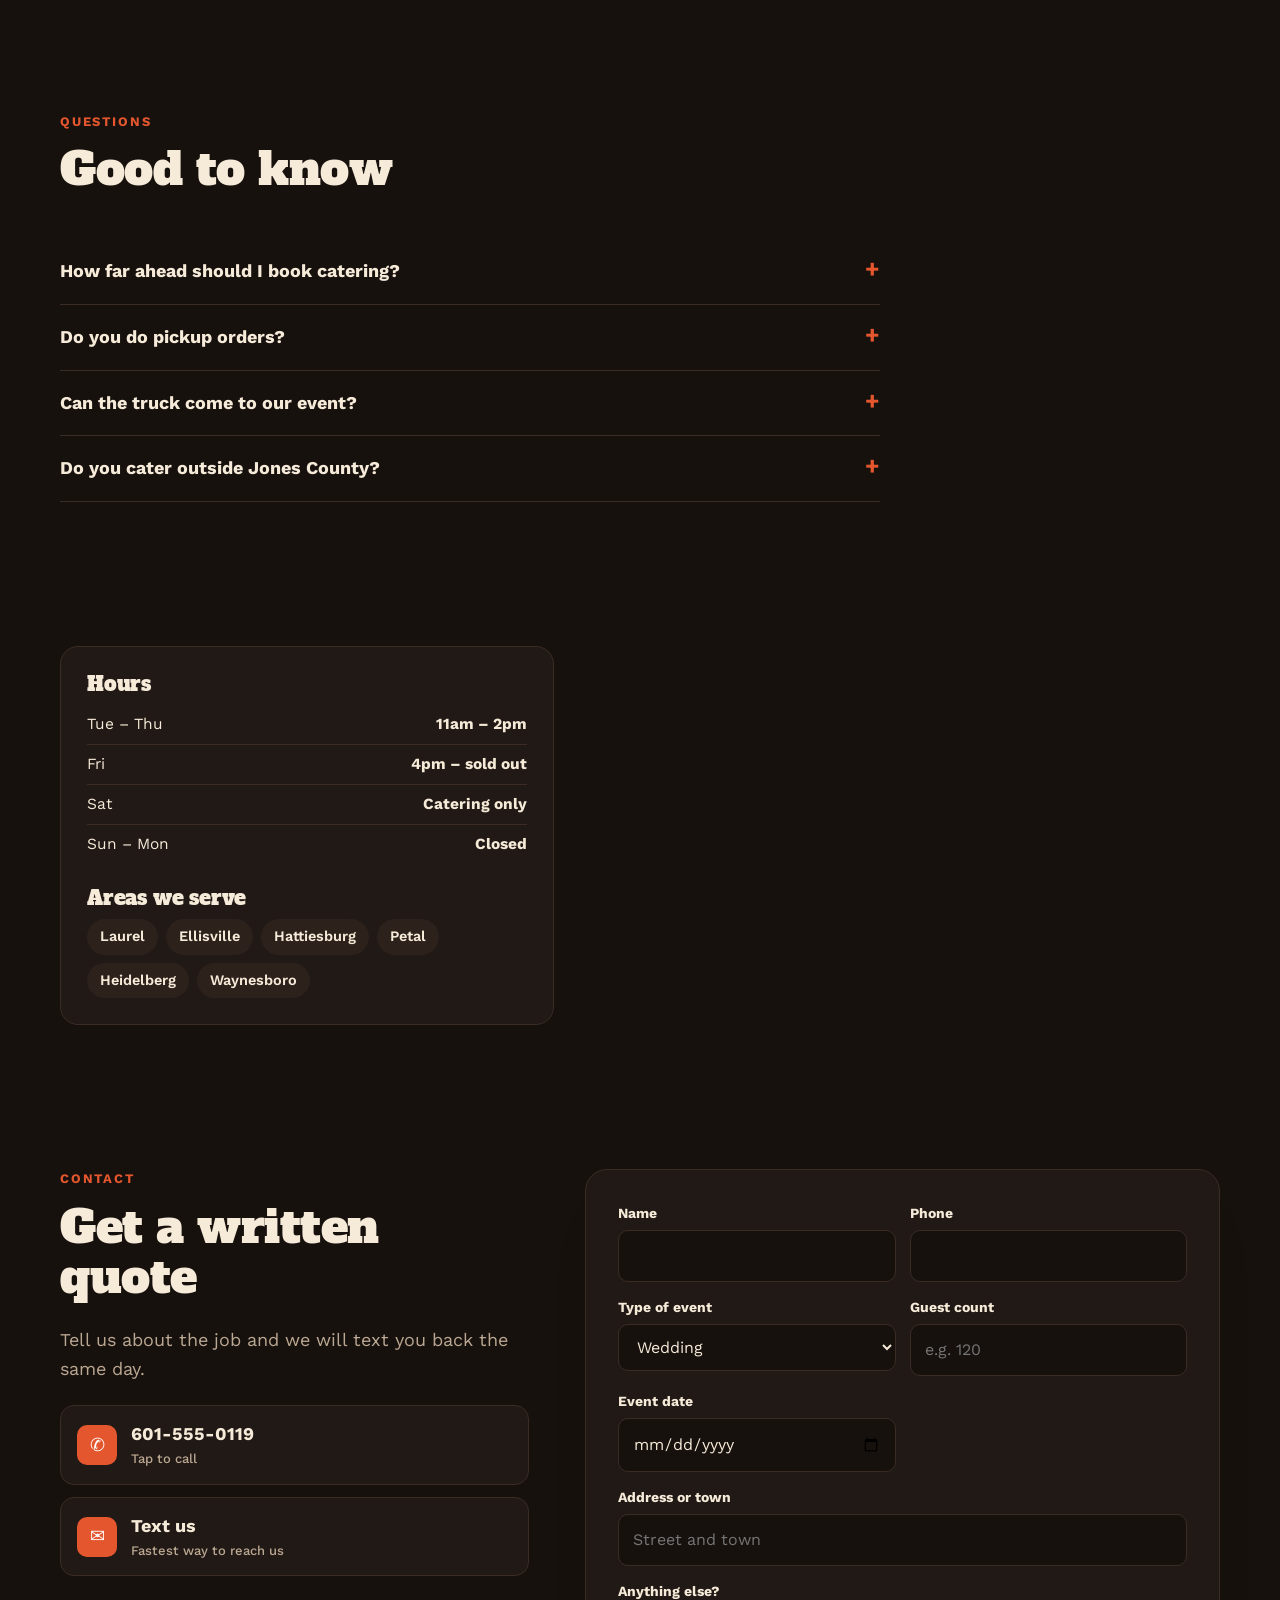
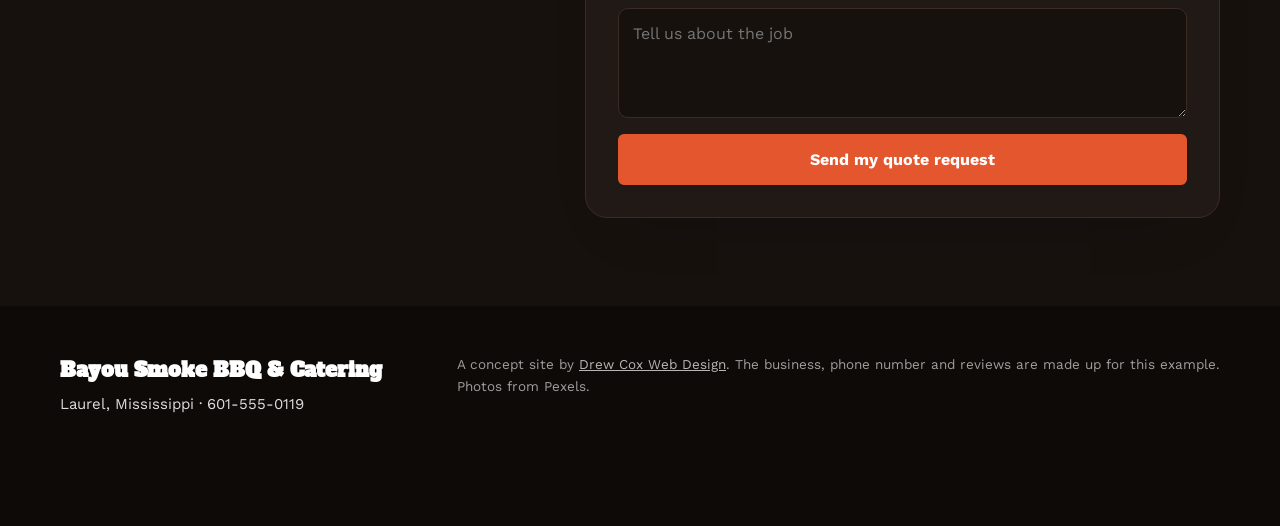
==== commit 86acc2b7: "Polish site: hero fit, mobile menu, contrast, self-hosted demo photos - Hero: tighter spacing so hea" ====
--- a/demos/bayou-smoke-bbq/index.html
+++ b/demos/bayou-smoke-bbq/index.html
@@ -6,10 +6,10 @@
 <title>Bayou Smoke BBQ &amp; Catering | Concept site by Drew Cox Web Design</title>
 <meta name="description" content="Concept website for a fictional bbq food truck and catering business in Laurel, MS. An example of the Pro package by Drew Cox Web Design.">
 <meta name="robots" content="noindex">
-<link rel="icon" href="/favicon.svg" type="image/svg+xml">
+<link rel="icon" href="../../favicon.svg" type="image/svg+xml">
 <link rel="preconnect" href="https://fonts.googleapis.com"><link rel="preconnect" href="https://fonts.gstatic.com" crossorigin>
 <link href="https://fonts.googleapis.com/css2?family=Alfa+Slab+One&family=Work+Sans:wght@400;500;600;700&display=swap" rel="stylesheet">
-<link rel="preconnect" href="https://images.pexels.com">
+
 <link rel="stylesheet" href="../demo.css">
 </head>
 <body style="--display-font:'Alfa Slab One',serif;--display-weight:400;--body-font:'Work Sans',sans-serif;--bg:#17110e;--card:#211915;--ink:#f6ead8;--muted:#bba892;--line:#3a2c24;--accent:#e4572e;--on-accent:#fff;--chip:#2c211b;--strip-bg:#f3e6d0;--strip-ink:#17110e;--accent-soft:rgba(228,87,46,.14);--head-bg:rgba(23,17,14,.94);--est-bg:#e4572e;--foot-bg:#0e0a08;--radius-btn:6px;--callbar-alt:#3a2c24;--map-filter:grayscale(.3) brightness(.9);--before-filter:brightness(.55) saturate(.4)">
@@ -23,19 +23,19 @@
 </div></header>
 <main id="top">
 
-<section class="hero"><img src="https://images.pexels.com/photos/9397270/pexels-photo-9397270.jpeg?auto=compress&cs=tinysrgb&w=2000" srcset="https://images.pexels.com/photos/9397270/pexels-photo-9397270.jpeg?auto=compress&cs=tinysrgb&w=800 800w, https://images.pexels.com/photos/9397270/pexels-photo-9397270.jpeg?auto=compress&cs=tinysrgb&w=2000 2000w" sizes="(max-width:760px) 100vw, 60vw" alt="Low and slow, since sunup.">
+<section class="hero"><img src="../../assets/demos/9397270-2000.webp" srcset="../../assets/demos/9397270-800.webp 800w, ../../assets/demos/9397270-2000.webp 2000w" sizes="(max-width:760px) 100vw, 60vw" alt="Low and slow, since sunup.">
 <div class="wrap"><span class="eyebrow" style="color:#fff;opacity:.85">BBQ food truck and catering &middot; Laurel, Mississippi</span>
 <h1>Low and slow, since sunup.</h1><p class="lead">Brisket, ribs and pulled pork smoked over post oak. Find the truck this week, or let us cater your next crowd.</p>
 <div class="btn-row"><a class="btn" href="#contact">Get a free quote</a><a class="btn ghost" href="#price">Get an instant price</a></div>
 <ul class="hero-facts"><li>Smoked 14 hours</li><li>Catering for 20 to 500</li><li>Truck schedule below</li></ul></div></section>
 <div class="strip"><div class="wrap"><ul><li>Post oak smoked</li><li>Catering 20 to 500</li><li>Weddings and company lunches</li><li>Order ahead for pickup</li></ul></div></div>
-<section id="services"><div class="wrap"><div class="sec-head"><span class="eyebrow">What we do</span><h2>Services and prices</h2><p>Straight answers on what things cost, before you ever pick up the phone.</p></div><div class="services"><article class="svc photo"><img src="https://images.pexels.com/photos/13068565/pexels-photo-13068565.jpeg?auto=compress&cs=tinysrgb&w=900" srcset="https://images.pexels.com/photos/13068565/pexels-photo-13068565.jpeg?auto=compress&cs=tinysrgb&w=800 800w, https://images.pexels.com/photos/13068565/pexels-photo-13068565.jpeg?auto=compress&cs=tinysrgb&w=900 900w" sizes="(max-width:760px) 100vw, 60vw" alt="Brisket Plate" loading="lazy"><div class="in"><h3>Brisket Plate</h3><p>Sliced brisket, two sides, bread and pickles.</p><div class="price">$16</div></div></article><article class="svc photo"><img src="https://images.pexels.com/photos/34495427/pexels-photo-34495427.jpeg?auto=compress&cs=tinysrgb&w=900" srcset="https://images.pexels.com/photos/34495427/pexels-photo-34495427.jpeg?auto=compress&cs=tinysrgb&w=800 800w, https://images.pexels.com/photos/34495427/pexels-photo-34495427.jpeg?auto=compress&cs=tinysrgb&w=900 900w" sizes="(max-width:760px) 100vw, 60vw" alt="Pulled Pork Sandwich" loading="lazy"><div class="in"><h3>Pulled Pork Sandwich</h3><p>Slaw on top, house sauce on the side.</p><div class="price">$11</div></div></article><article class="svc photo"><img src="https://images.pexels.com/photos/6752366/pexels-photo-6752366.jpeg?auto=compress&cs=tinysrgb&w=900" srcset="https://images.pexels.com/photos/6752366/pexels-photo-6752366.jpeg?auto=compress&cs=tinysrgb&w=800 800w, https://images.pexels.com/photos/6752366/pexels-photo-6752366.jpeg?auto=compress&cs=tinysrgb&w=900 900w" sizes="(max-width:760px) 100vw, 60vw" alt="Catering" loading="lazy"><div class="in"><h3>Catering</h3><p>Full spreads, set up and served, for 20 to 500 people.</p><div class="price">From $14 / person</div></div></article><article class="svc photo"><img src="https://images.pexels.com/photos/10380371/pexels-photo-10380371.jpeg?auto=compress&cs=tinysrgb&w=900" srcset="https://images.pexels.com/photos/10380371/pexels-photo-10380371.jpeg?auto=compress&cs=tinysrgb&w=800 800w, https://images.pexels.com/photos/10380371/pexels-photo-10380371.jpeg?auto=compress&cs=tinysrgb&w=900 900w" sizes="(max-width:760px) 100vw, 60vw" alt="The Truck" loading="lazy"><div class="in"><h3>The Truck</h3><p>Parked around Laurel and Hattiesburg most days.</p><div class="price">See the schedule</div></div></article></div></div></section>
+<section id="services"><div class="wrap"><div class="sec-head"><span class="eyebrow">What we do</span><h2>Services and prices</h2><p>Straight answers on what things cost, before you ever pick up the phone.</p></div><div class="services"><article class="svc photo"><img src="../../assets/demos/13068565-900.webp" srcset="../../assets/demos/13068565-800.webp 800w, ../../assets/demos/13068565-900.webp 900w" sizes="(max-width:760px) 100vw, 60vw" alt="Brisket Plate" loading="lazy"><div class="in"><h3>Brisket Plate</h3><p>Sliced brisket, two sides, bread and pickles.</p><div class="price">$16</div></div></article><article class="svc photo"><img src="../../assets/demos/34495427-900.webp" srcset="../../assets/demos/34495427-800.webp 800w, ../../assets/demos/34495427-900.webp 900w" sizes="(max-width:760px) 100vw, 60vw" alt="Pulled Pork Sandwich" loading="lazy"><div class="in"><h3>Pulled Pork Sandwich</h3><p>Slaw on top, house sauce on the side.</p><div class="price">$11</div></div></article><article class="svc photo"><img src="../../assets/demos/6752366-900.webp" srcset="../../assets/demos/6752366-800.webp 800w, ../../assets/demos/6752366-900.webp 900w" sizes="(max-width:760px) 100vw, 60vw" alt="Catering" loading="lazy"><div class="in"><h3>Catering</h3><p>Full spreads, set up and served, for 20 to 500 people.</p><div class="price">From $14 / person</div></div></article><article class="svc photo"><img src="../../assets/demos/10380371-900.webp" srcset="../../assets/demos/10380371-800.webp 800w, ../../assets/demos/10380371-900.webp 900w" sizes="(max-width:760px) 100vw, 60vw" alt="The Truck" loading="lazy"><div class="in"><h3>The Truck</h3><p>Parked around Laurel and Hattiesburg most days.</p><div class="price">See the schedule</div></div></article></div></div></section>
 <section id="schedule" class="tight"><div class="wrap"><div class="info-grid"><div class="info-card" style="grid-column:1/-1"><span class="eyebrow">This week</span><h3 style="font-size:30px">Find the truck</h3><ul class="hours"><li><span><b>Tue</b> &nbsp;Downtown Laurel, Central Ave</span><b>11am – 2pm</b></li><li><span><b>Wed</b> &nbsp;Sawmill Square area</span><b>11am – 2pm</b></li><li><span><b>Thu</b> &nbsp;Hattiesburg, Hardy St</span><b>11am – 2pm</b></li><li><span><b>Fri</b> &nbsp;Laurel brewery lot</span><b>4pm – sold out</b></li><li><span><b>Sat</b> &nbsp;Catering and events</span><b></b></li></ul></div></div></div></section>
 
 <section id="price"><div class="wrap"><div class="sec-head"><span class="eyebrow">Instant price</span><h2>Catering estimate</h2><p>Pick what you need and see a price right away. No phone tag.</p></div>
 <div class="est" data-est><div class="est-form"><label class="field">Start here</label><select data-base><option value="375">25 guests</option><option value="700">50 guests</option><option value="1350">100 guests</option><option value="2600">200 guests</option></select><label class="field">Add-ons</label><div class="est-opts"><label><input type="checkbox" data-add value="150"> Add a second meat <span class="plus">+$150</span></label><label><input type="checkbox" data-add value="100"> Banana pudding for everyone <span class="plus">+$100</span></label><label><input type="checkbox" data-add value="250"> On-site serving staff <span class="plus">+$250</span></label><label><input type="checkbox" data-add value="75"> Delivery over 30 miles <span class="plus">+$75</span></label></div></div>
 <div class="est-out"><span class="lbl">Your estimate</span><div class="total" data-total>$0</div><p>Based on two meats and three sides. We send a full menu and quote within a day.</p><a class="btn" href="#contact" style="background:var(--bg);color:var(--ink);border-color:var(--bg)">Lock in this price</a></div></div></div></section>
-<section id="work"><div class="wrap"><div class="sec-head"><span class="eyebrow">Recent work</span><h2>See it for yourself</h2><p>Real photos from real jobs go here, so customers can see your work before they call.</p></div><div class="gallery"><figure class="big"><img src="https://images.pexels.com/photos/13068565/pexels-photo-13068565.jpeg?auto=compress&cs=tinysrgb&w=1200" srcset="https://images.pexels.com/photos/13068565/pexels-photo-13068565.jpeg?auto=compress&cs=tinysrgb&w=800 800w, https://images.pexels.com/photos/13068565/pexels-photo-13068565.jpeg?auto=compress&cs=tinysrgb&w=1200 1200w" sizes="(max-width:760px) 100vw, 60vw" alt="Fresh off the pit" loading="lazy"><figcaption>Fresh off the pit</figcaption></figure><figure class=""><img src="https://images.pexels.com/photos/34495427/pexels-photo-34495427.jpeg?auto=compress&cs=tinysrgb&w=1200" srcset="https://images.pexels.com/photos/34495427/pexels-photo-34495427.jpeg?auto=compress&cs=tinysrgb&w=800 800w, https://images.pexels.com/photos/34495427/pexels-photo-34495427.jpeg?auto=compress&cs=tinysrgb&w=1200 1200w" sizes="(max-width:760px) 100vw, 60vw" alt="Brisket sandwich" loading="lazy"><figcaption>Brisket sandwich</figcaption></figure><figure class=""><img src="https://images.pexels.com/photos/37931814/pexels-photo-37931814.jpeg?auto=compress&cs=tinysrgb&w=1200" srcset="https://images.pexels.com/photos/37931814/pexels-photo-37931814.jpeg?auto=compress&cs=tinysrgb&w=800 800w, https://images.pexels.com/photos/37931814/pexels-photo-37931814.jpeg?auto=compress&cs=tinysrgb&w=1200 1200w" sizes="(max-width:760px) 100vw, 60vw" alt="On the grates" loading="lazy"><figcaption>On the grates</figcaption></figure><figure class="wide"><img src="https://images.pexels.com/photos/10380371/pexels-photo-10380371.jpeg?auto=compress&cs=tinysrgb&w=1200" srcset="https://images.pexels.com/photos/10380371/pexels-photo-10380371.jpeg?auto=compress&cs=tinysrgb&w=800 800w, https://images.pexels.com/photos/10380371/pexels-photo-10380371.jpeg?auto=compress&cs=tinysrgb&w=1200 1200w" sizes="(max-width:760px) 100vw, 60vw" alt="Lunch rush" loading="lazy"><figcaption>Lunch rush</figcaption></figure></div></div></section>
+<section id="work"><div class="wrap"><div class="sec-head"><span class="eyebrow">Recent work</span><h2>See it for yourself</h2><p>Real photos from real jobs go here, so customers can see your work before they call.</p></div><div class="gallery"><figure class="big"><img src="../../assets/demos/13068565-1200.webp" srcset="../../assets/demos/13068565-800.webp 800w, ../../assets/demos/13068565-1200.webp 1200w" sizes="(max-width:760px) 100vw, 60vw" alt="Fresh off the pit" loading="lazy"><figcaption>Fresh off the pit</figcaption></figure><figure class=""><img src="../../assets/demos/34495427-1200.webp" srcset="../../assets/demos/34495427-800.webp 800w, ../../assets/demos/34495427-1200.webp 1200w" sizes="(max-width:760px) 100vw, 60vw" alt="Brisket sandwich" loading="lazy"><figcaption>Brisket sandwich</figcaption></figure><figure class=""><img src="../../assets/demos/37931814-1200.webp" srcset="../../assets/demos/37931814-800.webp 800w, ../../assets/demos/37931814-1200.webp 1200w" sizes="(max-width:760px) 100vw, 60vw" alt="On the grates" loading="lazy"><figcaption>On the grates</figcaption></figure><figure class="wide"><img src="../../assets/demos/10380371-1200.webp" srcset="../../assets/demos/10380371-800.webp 800w, ../../assets/demos/10380371-1200.webp 1200w" sizes="(max-width:760px) 100vw, 60vw" alt="Lunch rush" loading="lazy"><figcaption>Lunch rush</figcaption></figure></div></div></section>
 <section class="tight"><div class="wrap"><div class="sec-head"><span class="eyebrow">How it works</span><h2>Simple from start to finish</h2></div><div class="steps"><div class="step"><h3>Tell us the date</h3><p>Guest count, location and what you are celebrating.</p></div><div class="step"><h3>Pick your menu</h3><p>Meats, sides, desserts and drinks.</p></div><div class="step"><h3>We confirm</h3><p>Written quote and a deposit to hold the date.</p></div><div class="step"><h3>We feed everybody</h3><p>Set up, serve, clean up.</p></div></div></div></section>
 <section class="tight"><div class="wrap"><div class="sec-head"><span class="eyebrow">Reviews</span><h2>What customers say</h2></div><span class="sample-note">Example reviews &middot; your real Google reviews go here</span><div class="reviews"><div class="review"><div class="stars">★★★★★</div><p>&ldquo;Best brisket in the Pine Belt and I will argue about it.&rdquo;</p><div class="who">Customer <span>&middot; Laurel</span></div></div><div class="review"><div class="stars">★★★★★</div><p>&ldquo;They fed 180 people at our wedding and everything was hot and on time.&rdquo;</p><div class="who">Bride <span>&middot; Ellisville</span></div></div><div class="review"><div class="stars">★★★★★</div><p>&ldquo;Company lunch for 60 and there were no leftovers.&rdquo;</p><div class="who">Office manager <span>&middot; Hattiesburg</span></div></div></div></div></section>
 <section id="faq"><div class="wrap"><div class="sec-head"><span class="eyebrow">Questions</span><h2>Good to know</h2></div><div class="faq"><details><summary>How far ahead should I book catering?</summary><p>Two to four weeks for most events. Weddings in spring and fall book up months ahead.</p></details><details><summary>Do you do pickup orders?</summary><p>Yes. Whole briskets, racks and pans of sides with 48 hours notice.</p></details><details><summary>Can the truck come to our event?</summary><p>Yes, for 75 guests or more within 40 miles of Laurel.</p></details><details><summary>Do you cater outside Jones County?</summary><p>Yes, across the Pine Belt. A delivery fee applies past 30 miles.</p></details></div></div></section>
